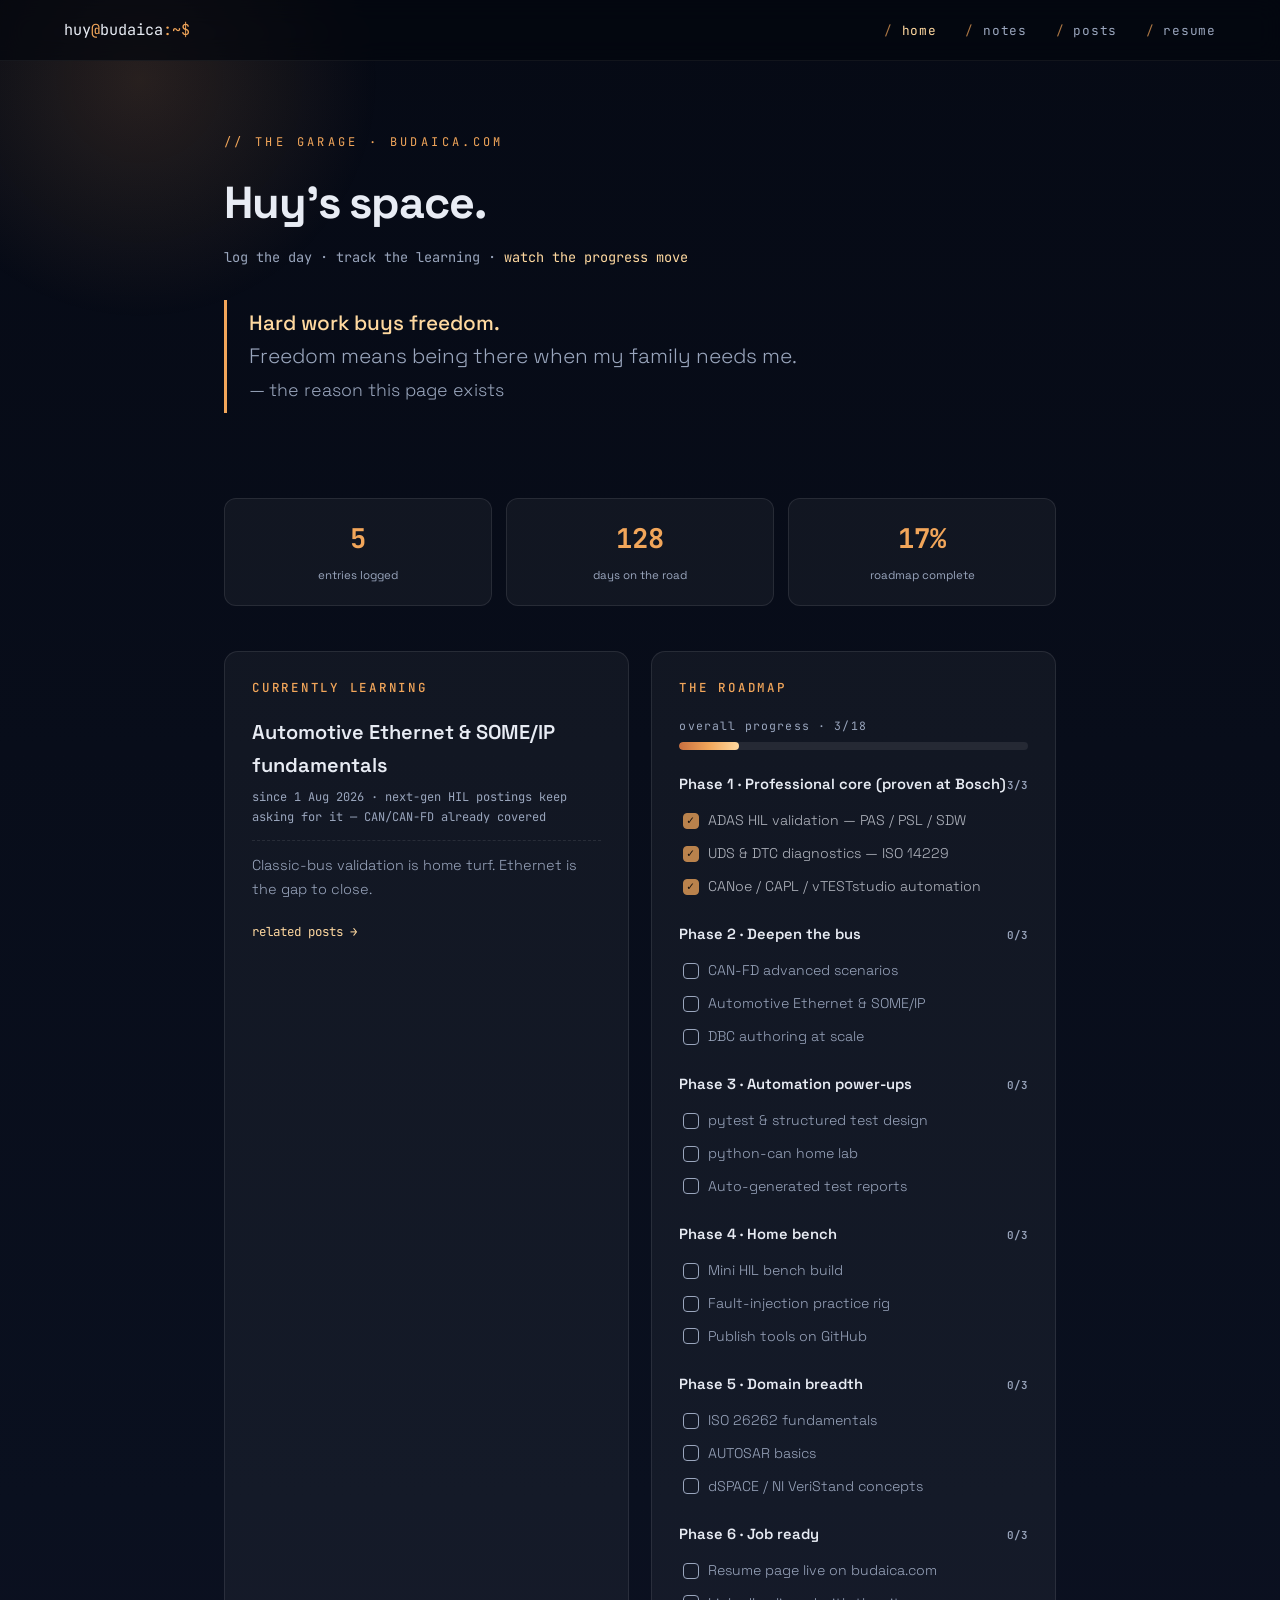
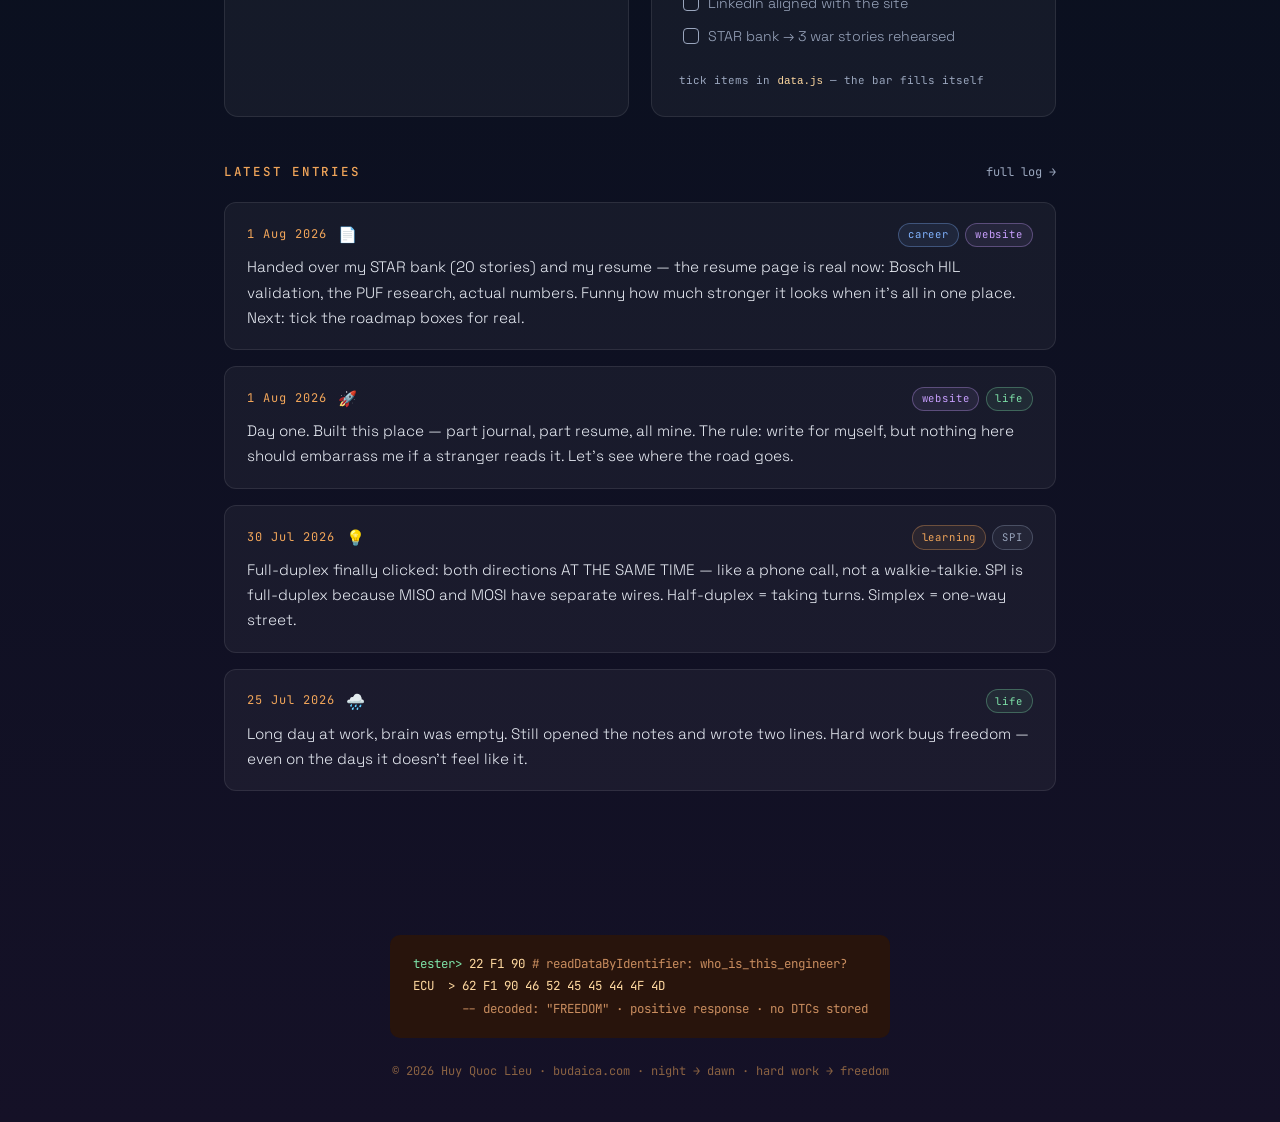
==== index.html @ fb93dd75 "Initial commit — budaica: garage, logbook, posts, resume" ====
<!DOCTYPE html>
<!-- ============================================================
   budaica.com — HOME ("The Garage")
   Huy's personal space: progress, roadmap, latest log entries.
   Content lives in data.js — this file is just the frame.
   ============================================================ -->
<html lang="en">
<head>
<meta charset="UTF-8">
<meta name="viewport" content="width=device-width, initial-scale=1.0">
<title>budaica — Huy's garage · learn, log, get free</title>
<meta name="description" content="Personal learning space of Huy Quoc Lieu — embedded engineer working toward automotive HIL testing. Hard work buys freedom.">
<link rel="preconnect" href="https://fonts.googleapis.com">
<link rel="preconnect" href="https://fonts.gstatic.com" crossorigin>
<link href="https://fonts.googleapis.com/css2?family=Space+Grotesk:wght@300;400;500;600;700&family=JetBrains+Mono:ital,wght@0,300;0,400;0,500;0,700;1,400&display=swap" rel="stylesheet">
<link rel="stylesheet" href="shared.css">
<style>
/* ---------- home-specific ---------- */
.hero-home{padding:1rem 0 2.5rem}
.hero-home h1{font-size:clamp(1.9rem,4.6vw,2.8rem);font-weight:700;letter-spacing:-.025em;margin-bottom:.4rem}
.hero-home .sub{font-family:var(--mono);font-size:.85rem;color:var(--ink-dim);margin-bottom:2rem}
.hero-home .sub em{color:var(--amber-soft);font-style:normal}

.stats-row{display:grid;grid-template-columns:repeat(auto-fit,minmax(140px,1fr));gap:.9rem;margin-bottom:2.8rem}
.statline{background:var(--card);border:1px solid var(--card-border);border-radius:12px;padding:1.1rem;text-align:center}
.statline .n{display:block;font-family:var(--mono);font-size:1.7rem;font-weight:700;color:var(--amber)}
.statline .l{font-size:.72rem;color:var(--ink-dim)}

.grid-2{display:grid;grid-template-columns:1fr 1fr;gap:1.4rem;margin-bottom:2.8rem}
@media(max-width:820px){.grid-2{grid-template-columns:1fr}}
.card h2{font-family:var(--mono);font-size:.78rem;letter-spacing:.22em;text-transform:uppercase;color:var(--amber);margin-bottom:1.1rem;font-weight:500}

/* currently learning */
.cl-topic{font-size:1.25rem;font-weight:600;margin-bottom:.4rem}
.cl-meta{font-family:var(--mono);font-size:.75rem;color:var(--ink-dim);margin-bottom:.8rem}
.cl-note{font-size:.9rem;color:var(--ink-dim);font-weight:300;border-top:1px dashed var(--card-border);padding-top:.8rem}
.cl-actions{margin-top:1rem}
.cl-actions a{font-family:var(--mono);font-size:.78rem;text-decoration:none}
.cl-actions a::after{content:" →"}

/* roadmap */
.progress{margin-bottom:1.4rem}
.progress-label{font-family:var(--mono);font-size:.72rem;color:var(--ink-dim);margin-bottom:.45rem;letter-spacing:.1em}
.progress-bar{height:8px;background:rgba(255,255,255,.08);border-radius:4px;overflow:hidden}
.progress-bar i{display:block;height:100%;background:linear-gradient(90deg,#c96f3f,var(--amber),var(--amber-soft));border-radius:4px;transition:width 1s ease}
.phase{margin-bottom:1.2rem}
.phase h3{font-size:.92rem;font-weight:600;display:flex;justify-content:space-between;align-items:baseline;margin-bottom:.5rem}
.phase-count{font-family:var(--mono);font-size:.68rem;color:var(--ink-dim)}
.phase ul{list-style:none}
.phase li{
  font-size:.88rem;color:var(--ink-dim);font-weight:300;
  padding:.3rem 0 .3rem .2rem;display:flex;align-items:center;gap:.6rem;
}
.phase li .box{
  display:inline-flex;align-items:center;justify-content:center;
  width:16px;height:16px;min-width:16px;border-radius:4px;
  border:1.5px solid var(--ink-dim);font-size:.65rem;color:#1a0f05;
}
.phase li.done{color:var(--ink);opacity:.75}
.phase li.done .box{background:var(--amber);border-color:var(--amber);font-weight:700}
.hint{font-family:var(--mono);font-size:.68rem;color:var(--ink-dim);margin-top:.4rem}
.hint code{color:var(--amber-soft)}

/* latest entries */
.section-head{display:flex;justify-content:space-between;align-items:baseline;margin-bottom:1.2rem}
.section-head h2{font-family:var(--mono);font-size:.78rem;letter-spacing:.22em;text-transform:uppercase;color:var(--amber);font-weight:500}
.section-head a{font-family:var(--mono);font-size:.75rem;text-decoration:none;color:var(--ink-dim)}
.section-head a:hover{color:var(--amber-soft)}
.section-head a::after{content:" →"}
</style>
</head>
<body>
<div class="lamp"></div>

<nav>
  <a class="logo" href="index.html">huy<span>@</span>budaica<span>:~$</span></a>
  <ul class="nav-links">
    <li><a href="index.html" class="here">home</a></li>
    <li><a href="notes.html">notes</a></li>
    <li><a href="posts.html">posts</a></li>
    <li><a href="resume.html">resume</a></li>
  </ul>
</nav>

<main>
  <div class="hero-home">
    <div class="kicker">The garage · budaica.com</div>
    <h1>Huy's space.</h1>
    <div class="sub">log the day · track the learning · <em>watch the progress move</em></div>
    <div class="wall">
      <b>Hard work buys freedom.</b><br>
      Freedom means being there when my family needs me.<br>
      <span style="font-size:.85em">— the reason this page exists</span>
    </div>
  </div>

  <div class="stats-row" id="stats"></div>

  <div class="grid-2">
    <div class="card">
      <h2>Currently learning</h2>
      <div id="current"></div>
      <div class="cl-actions"><a href="posts.html">related posts</a></div>
    </div>
    <div class="card">
      <h2>The roadmap</h2>
      <div id="roadmap"></div>
      <div class="hint">tick items in <code>data.js</code> — the bar fills itself</div>
    </div>
  </div>

  <div class="section-head">
    <h2>Latest entries</h2>
    <a href="notes.html">full log</a>
  </div>
  <div id="latest"></div>
</main>

<footer>
  <div class="dtc">
    <span class="prompt">tester&gt;</span> 22 F1 90 <span class="note"># readDataByIdentifier: who_is_this_engineer?</span><br>
    <span class="resp">ECU&nbsp;&nbsp;&gt;</span> 62 F1 90 46 52 45 45 44 4F 4D<br>
    <span class="note">&nbsp;&nbsp;&nbsp;&nbsp;&nbsp;&nbsp;&nbsp;-- decoded: "FREEDOM" · positive response · no DTCs stored</span>
  </div>
  <div>© 2026 Huy Quoc Lieu · budaica.com · night → dawn · hard work → freedom</div>
</footer>

<script src="data.js"></script>
<script src="render.js"></script>
<script>
  renderStats(document.getElementById("stats"));
  renderCurrent(document.getElementById("current"));
  renderRoadmap(document.getElementById("roadmap"));
  renderLatest(document.getElementById("latest"), 4);
</script>
</body>
</html>
---- shared.css ----
/* ============================================================
   shared.css — common theme for the garage pages
   (index.html, notes.html, posts.html, posts/*.html)
   "Midnight desk" — calm variation of the freedom theme.
   ============================================================ */
:root{
  --mono:'JetBrains Mono',ui-monospace,monospace;
  --sans:'Space Grotesk',system-ui,sans-serif;
  --amber:#f2a65a;
  --amber-soft:#ffd9a0;
  --ink:#e8ecf4;
  --ink-dim:#9aa6bd;
  --card:rgba(255,255,255,.045);
  --card-border:rgba(255,255,255,.09);
  --night:#04060e;
}
*,*::before,*::after{margin:0;padding:0;box-sizing:border-box}
html{scroll-behavior:smooth}
body{
  font-family:var(--sans);color:var(--ink);line-height:1.65;
  background:linear-gradient(180deg,#060a15 0%,#0a101f 55%,#151127 100%);
  min-height:100vh;overflow-x:hidden;
}
::selection{background:var(--amber);color:#1a0f05}
a{color:var(--amber-soft)}

/* ---- desk lamp glow, top-left ---- */
.lamp{
  position:fixed;top:-180px;left:-120px;width:520px;height:520px;
  border-radius:50%;pointer-events:none;z-index:0;
  background:radial-gradient(circle,rgba(242,166,90,.14) 0%,transparent 65%);
}

/* ---- nav ---- */
nav{
  position:sticky;top:0;z-index:100;
  display:flex;justify-content:space-between;align-items:center;
  padding:1.05rem 5vw;
  background:rgba(4,6,14,.7);backdrop-filter:blur(12px);-webkit-backdrop-filter:blur(12px);
  border-bottom:1px solid rgba(255,255,255,.06);
}
.logo{font-family:var(--mono);font-size:.95rem;color:var(--ink);text-decoration:none}
.logo span{color:var(--amber)}
.nav-links{display:flex;gap:1.8rem;list-style:none}
.nav-links a{
  color:var(--ink-dim);text-decoration:none;
  font-family:var(--mono);font-size:.8rem;letter-spacing:.06em;transition:color .25s;
}
.nav-links a::before{content:"/ ";color:var(--amber);opacity:.7}
.nav-links a:hover,.nav-links a.here{color:var(--amber-soft)}
@media(max-width:720px){.nav-links{gap:1rem}.nav-links a{font-size:.72rem}}

main{position:relative;z-index:1;max-width:960px;margin:0 auto;padding:3.5rem 5vw 5rem}

.kicker{
  font-family:var(--mono);font-size:.75rem;letter-spacing:.28em;
  text-transform:uppercase;color:var(--amber);margin-bottom:.8rem;
}
.kicker::before{content:"// "}
h1.page-title{font-size:clamp(1.7rem,4vw,2.4rem);font-weight:600;letter-spacing:-.02em;margin-bottom:2.2rem}

/* ---- generic card ---- */
.card{background:var(--card);border:1px solid var(--card-border);border-radius:14px;padding:1.6rem 1.7rem}

/* ---- statement-on-the-wall ---- */
.wall{
  border-left:3px solid var(--amber);
  padding:.4rem 0 .4rem 1.4rem;margin:0 0 2.8rem;
  font-weight:300;font-size:clamp(1.05rem,2.4vw,1.3rem);line-height:1.6;color:var(--ink-dim);
}
.wall b{color:var(--amber-soft);font-weight:500}

/* ---- footer (shared with resume) ---- */
footer{padding:3rem 5vw 2.6rem;text-align:center;color:#8a6242;font-family:var(--mono);font-size:.75rem;position:relative;z-index:1}
.dtc{
  display:inline-block;text-align:left;background:rgba(43,20,9,.9);color:#ffd9a0;
  border-radius:10px;padding:1.1rem 1.4rem;margin-bottom:1.5rem;font-size:.78rem;line-height:1.8;
}
.dtc .prompt{color:#7ee2a8}
.dtc .resp{color:#ffd9a0}
.dtc .note{color:#c98d5f}

@media(prefers-reduced-motion:reduce){html{scroll-behavior:auto}}

/* ---- log entries (home + notes page) ---- */
.entry{
  background:var(--card);border:1px solid var(--card-border);border-radius:12px;
  padding:1.2rem 1.4rem;margin-bottom:1rem;
}
.entry-head{display:flex;align-items:center;gap:.7rem;margin-bottom:.45rem;flex-wrap:wrap}
.entry-date{font-family:var(--mono);font-size:.75rem;color:var(--amber);letter-spacing:.08em}
.entry-mood{font-size:.95rem}
.entry-tags{margin-left:auto;display:flex;gap:.4rem;flex-wrap:wrap}
.tagchip{
  font-family:var(--mono);font-size:.66rem;letter-spacing:.08em;
  border:1px solid;border-radius:999px;padding:.15rem .55rem;
}
.entry-text{font-size:.95rem;color:var(--ink);font-weight:300}
.entry-text::first-letter{text-transform:capitalize}

/* ---- tag filter chips (notes page) ---- */
.fchip{
  font-family:var(--mono);font-size:.75rem;color:var(--ink-dim);
  background:var(--card);border:1px solid var(--card-border);border-radius:999px;
  padding:.4rem 1rem;cursor:pointer;transition:all .2s;margin:0 .4rem .6rem 0;
}
.fchip:hover{border-color:var(--amber)}
.fchip.active{color:#1a0f05;background:var(--amber);border-color:var(--amber);font-weight:600}
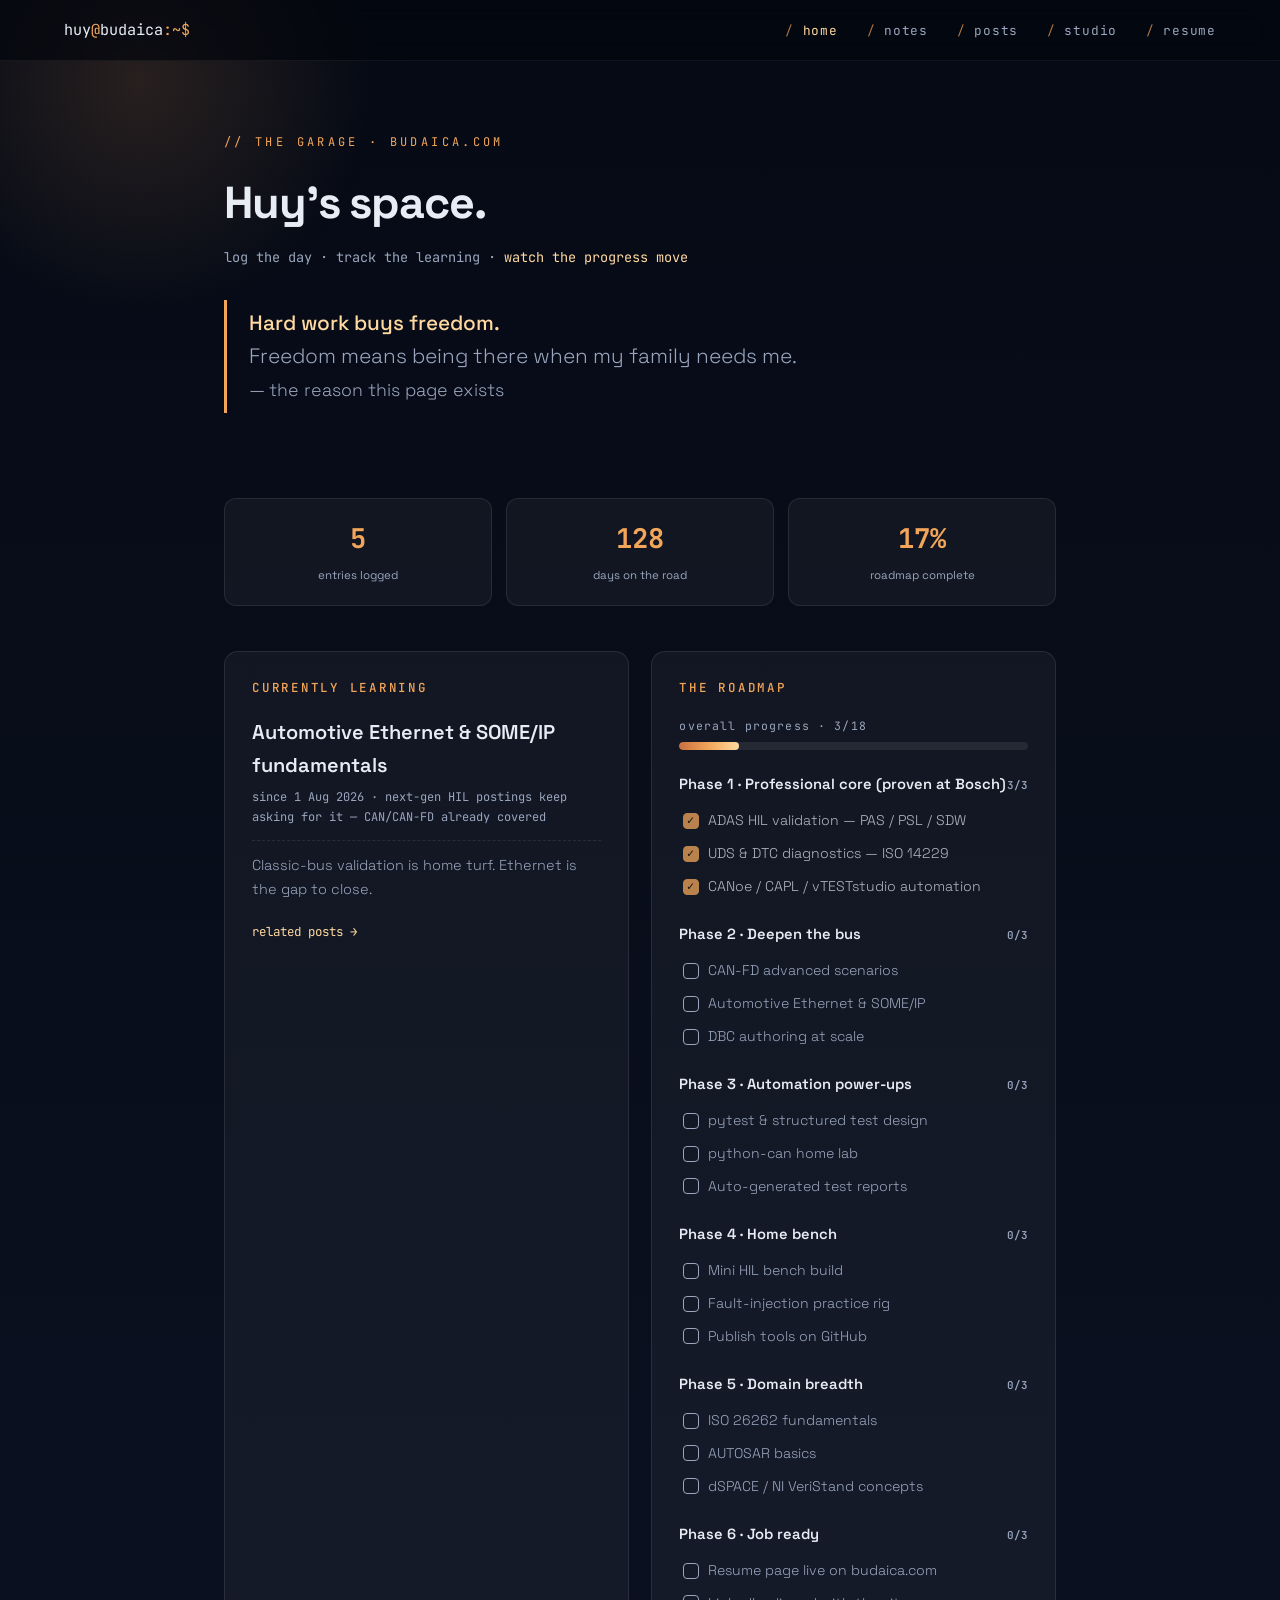
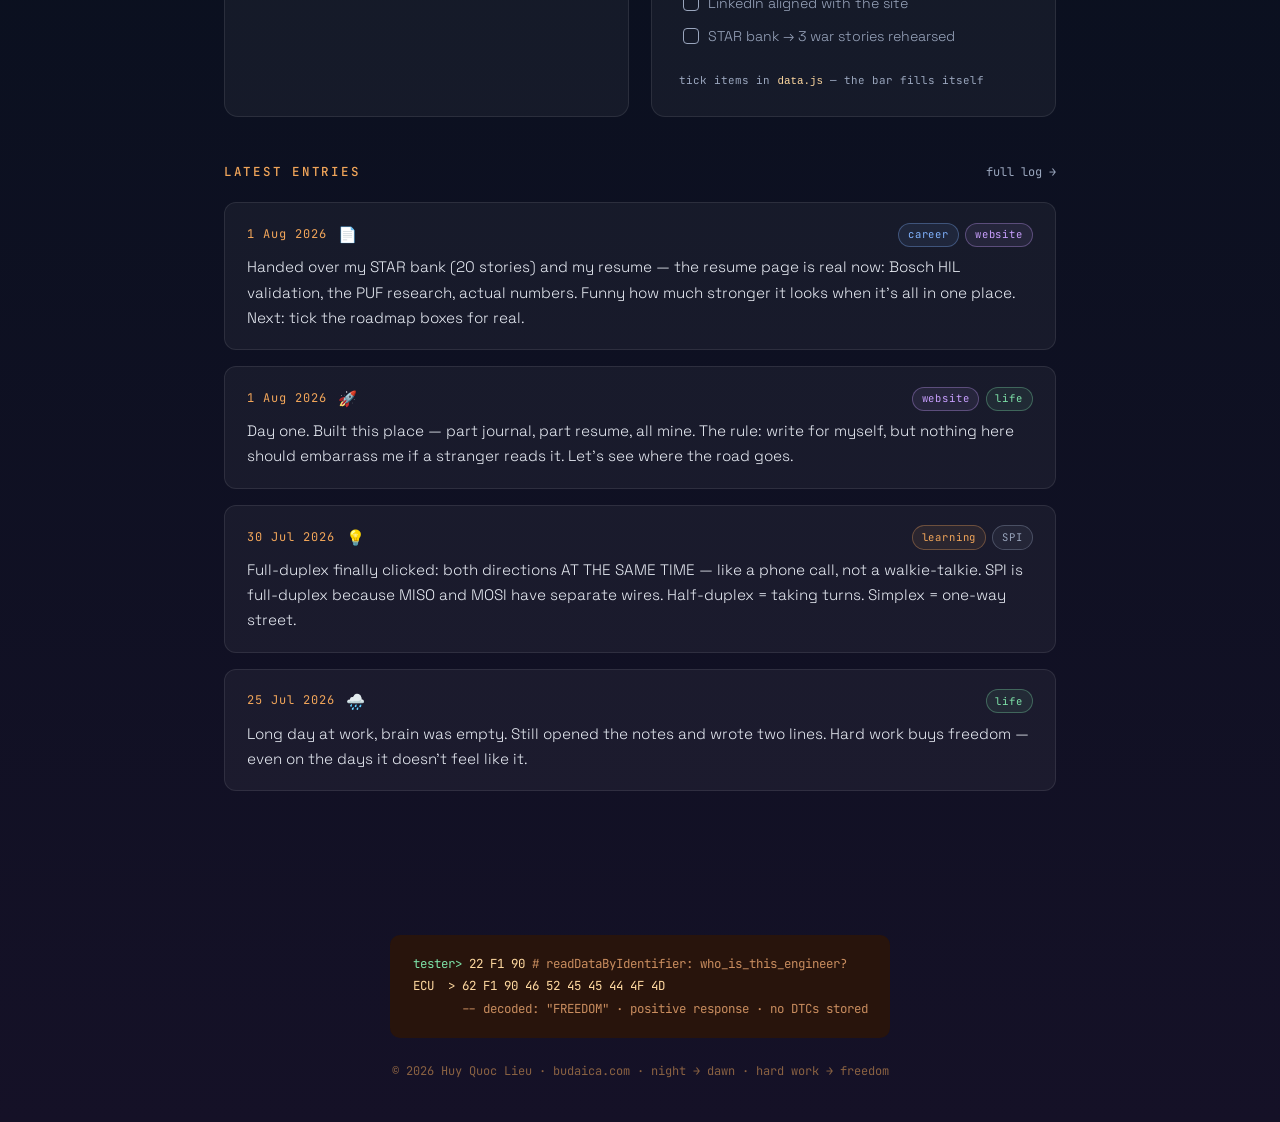
==== commit 3b1c8c74: "Add Studio: writing UI for notes/posts + image upload via GitHub API; notes/posts terminology cleanu" ====
--- a/index.html
+++ b/index.html
@@ -10,6 +10,13 @@
 <meta name="viewport" content="width=device-width, initial-scale=1.0">
 <title>budaica — Huy's garage · learn, log, get free</title>
 <meta name="description" content="Personal learning space of Huy Quoc Lieu — embedded engineer working toward automotive HIL testing. Hard work buys freedom.">
+<link rel="icon" type="image/svg+xml" href="favicon.svg">
+<meta property="og:type" content="website">
+<meta property="og:url" content="https://huy-lieu.github.io/">
+<meta property="og:title" content="budaica — Huy's garage · learn, log, get free">
+<meta property="og:description" content="Personal space of Quoc Huy Lieu — Embedded System Test Engineer. Learning journal, roadmap, and resume. Hard work buys freedom.">
+<meta property="og:image" content="https://huy-lieu.github.io/og-image.png">
+<meta name="twitter:card" content="summary_large_image">
 <link rel="preconnect" href="https://fonts.googleapis.com">
 <link rel="preconnect" href="https://fonts.gstatic.com" crossorigin>
 <link href="https://fonts.googleapis.com/css2?family=Space+Grotesk:wght@300;400;500;600;700&family=JetBrains+Mono:ital,wght@0,300;0,400;0,500;0,700;1,400&display=swap" rel="stylesheet">
@@ -78,6 +85,7 @@
     <li><a href="index.html" class="here">home</a></li>
     <li><a href="notes.html">notes</a></li>
     <li><a href="posts.html">posts</a></li>
+    <li><a href="studio.html">studio</a></li>
     <li><a href="resume.html">resume</a></li>
   </ul>
 </nav>
--- a/shared.css
+++ b/shared.css
@@ -98,6 +98,11 @@
 .entry-text{font-size:.95rem;color:var(--ink);font-weight:300}
 .entry-text::first-letter{text-transform:capitalize}
 
+/* ---- page orientation hint (notes/posts) ---- */
+.page-hint{font-family:var(--mono);font-size:.72rem;color:var(--ink-dim);margin:-1.6rem 0 2.2rem;letter-spacing:.04em}
+.page-hint a{color:var(--amber-soft);text-decoration:none;border-bottom:1px dashed rgba(242,166,90,.45)}
+.page-hint a:hover{color:var(--amber)}
+
 /* ---- tag filter chips (notes page) ---- */
 .fchip{
   font-family:var(--mono);font-size:.75rem;color:var(--ink-dim);
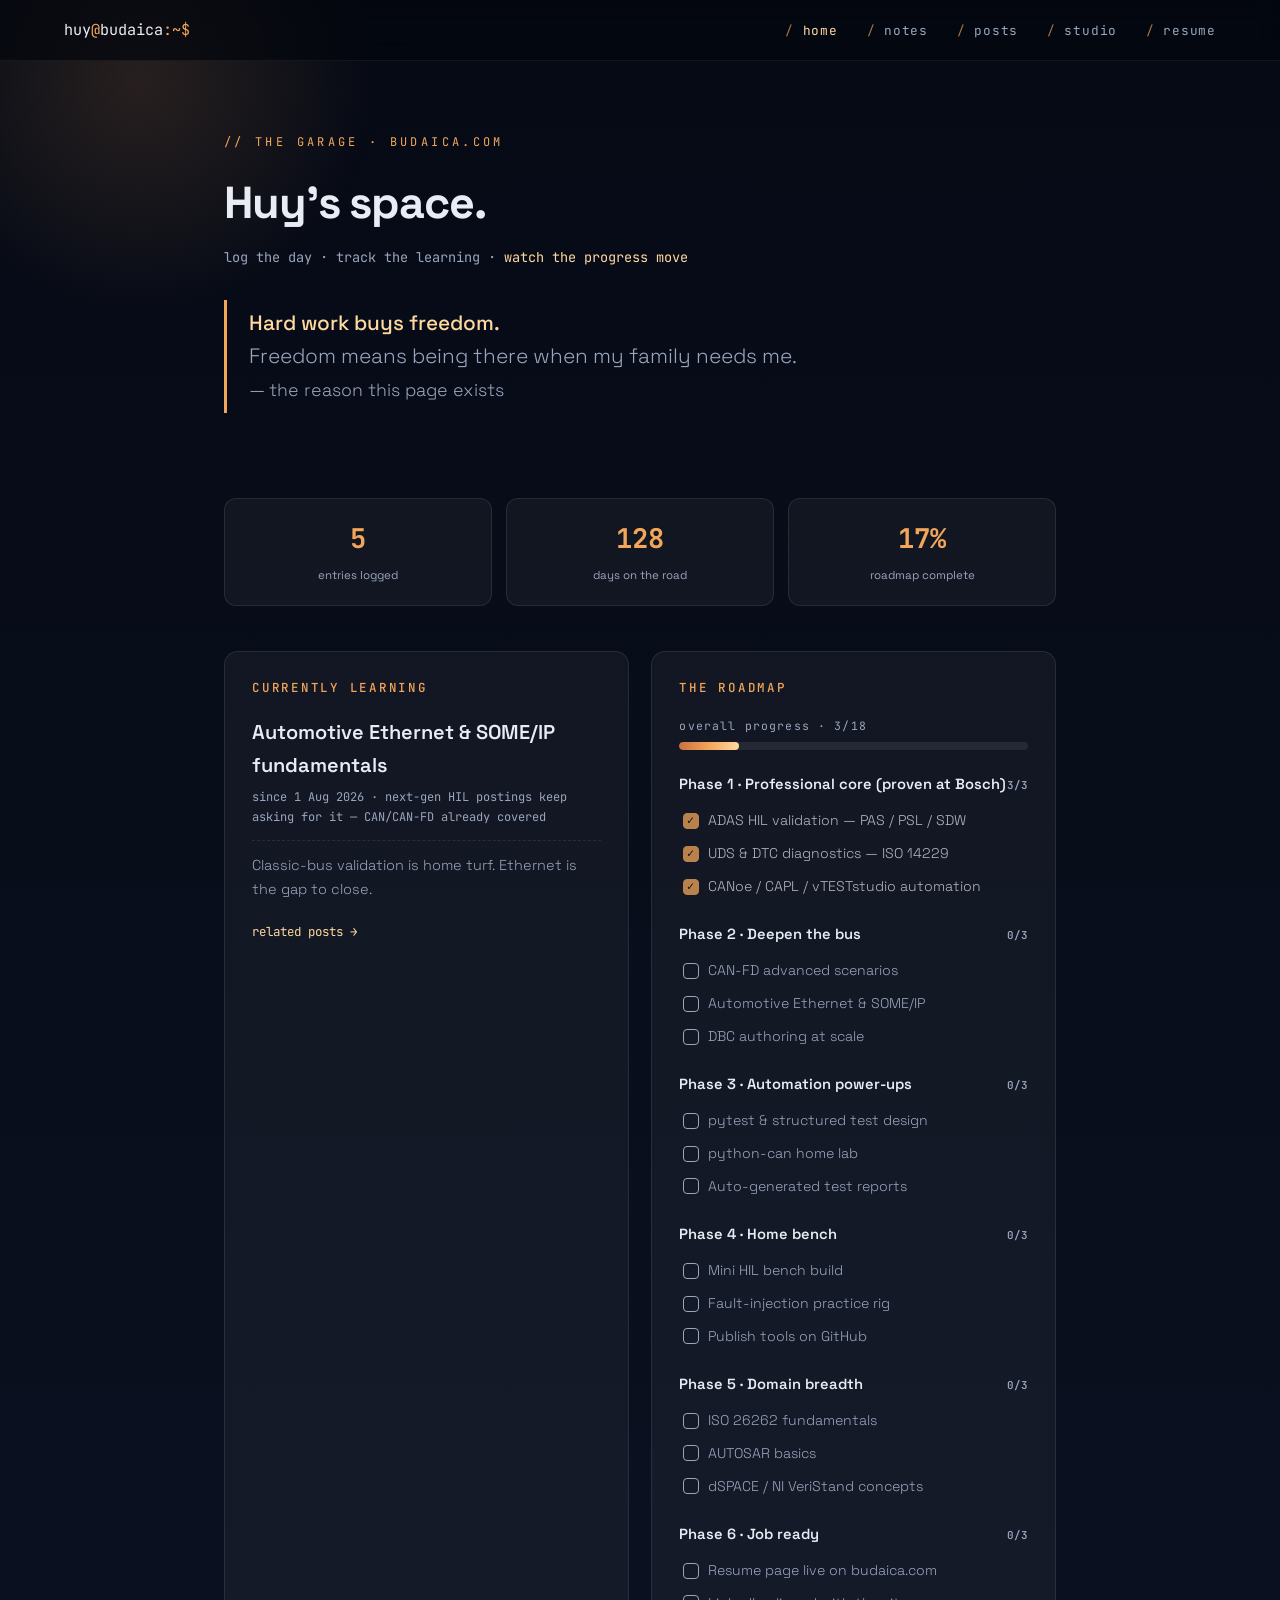
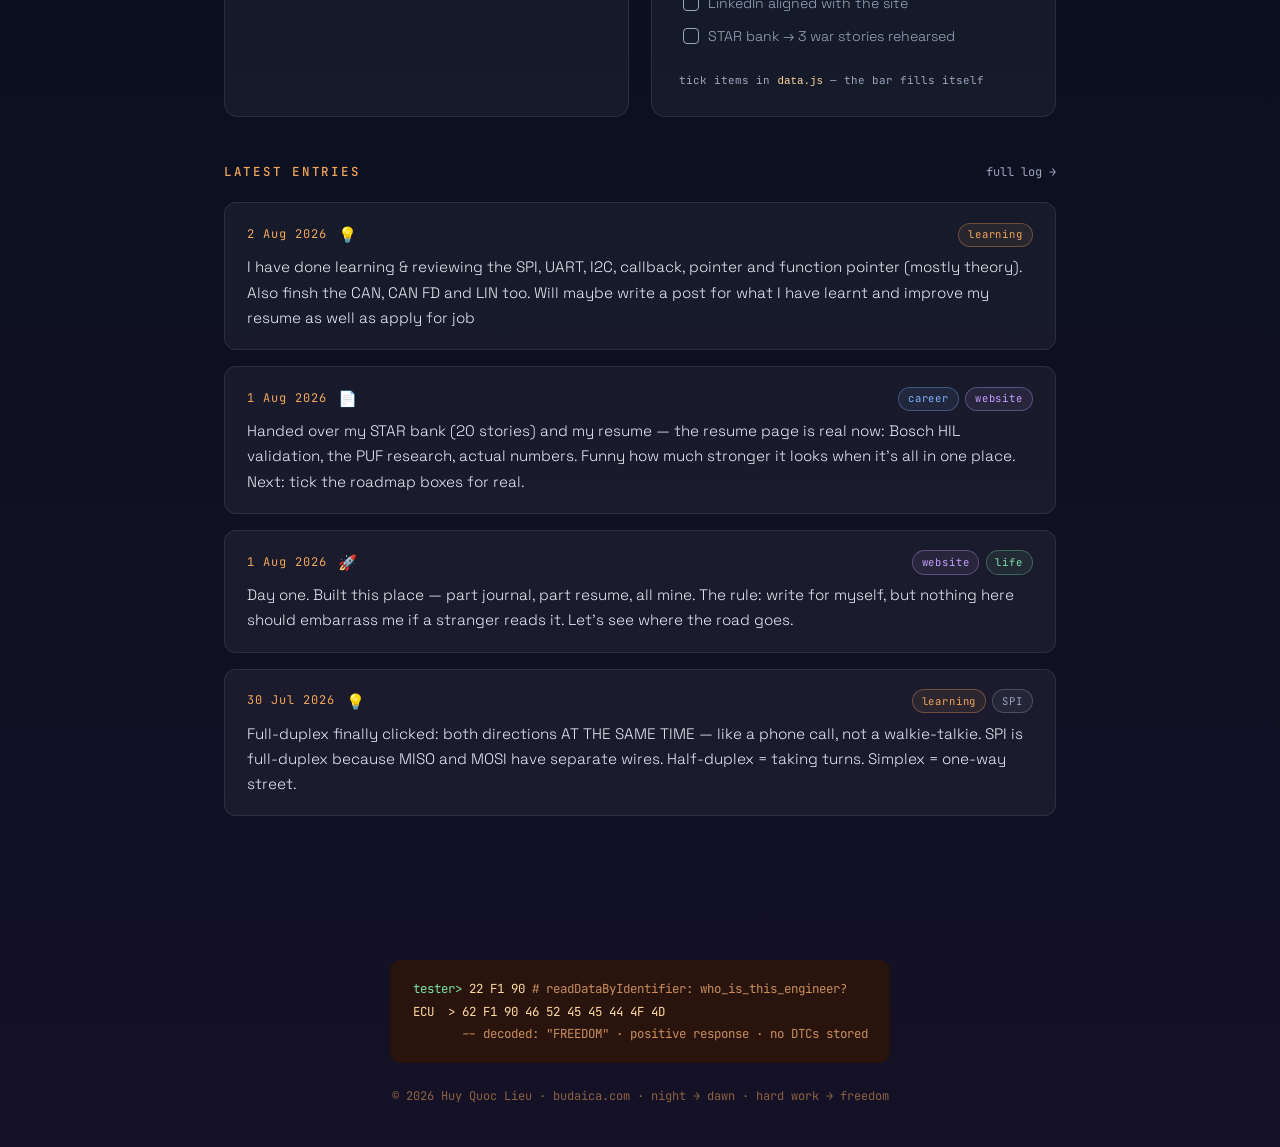
==== commit 1e1c1df3: "Fresh-data repaint kills shelf staleness; import gets tag picker; reader TOC rail - render.js: fetch" ====
--- a/index.html
+++ b/index.html
@@ -140,6 +140,10 @@
   renderCurrent(document.getElementById("current"));
   renderRoadmap(document.getElementById("roadmap"));
   renderLatest(document.getElementById("latest"), 4);
+  /* re-paint the log teaser from a fresh API read (script tag = ~10-min CDN cache) */
+  fetchFreshSiteData().then(function(SD){
+    renderLatestWith(SD, document.getElementById("latest"), 4);
+  });
 </script>
 </body>
 </html>
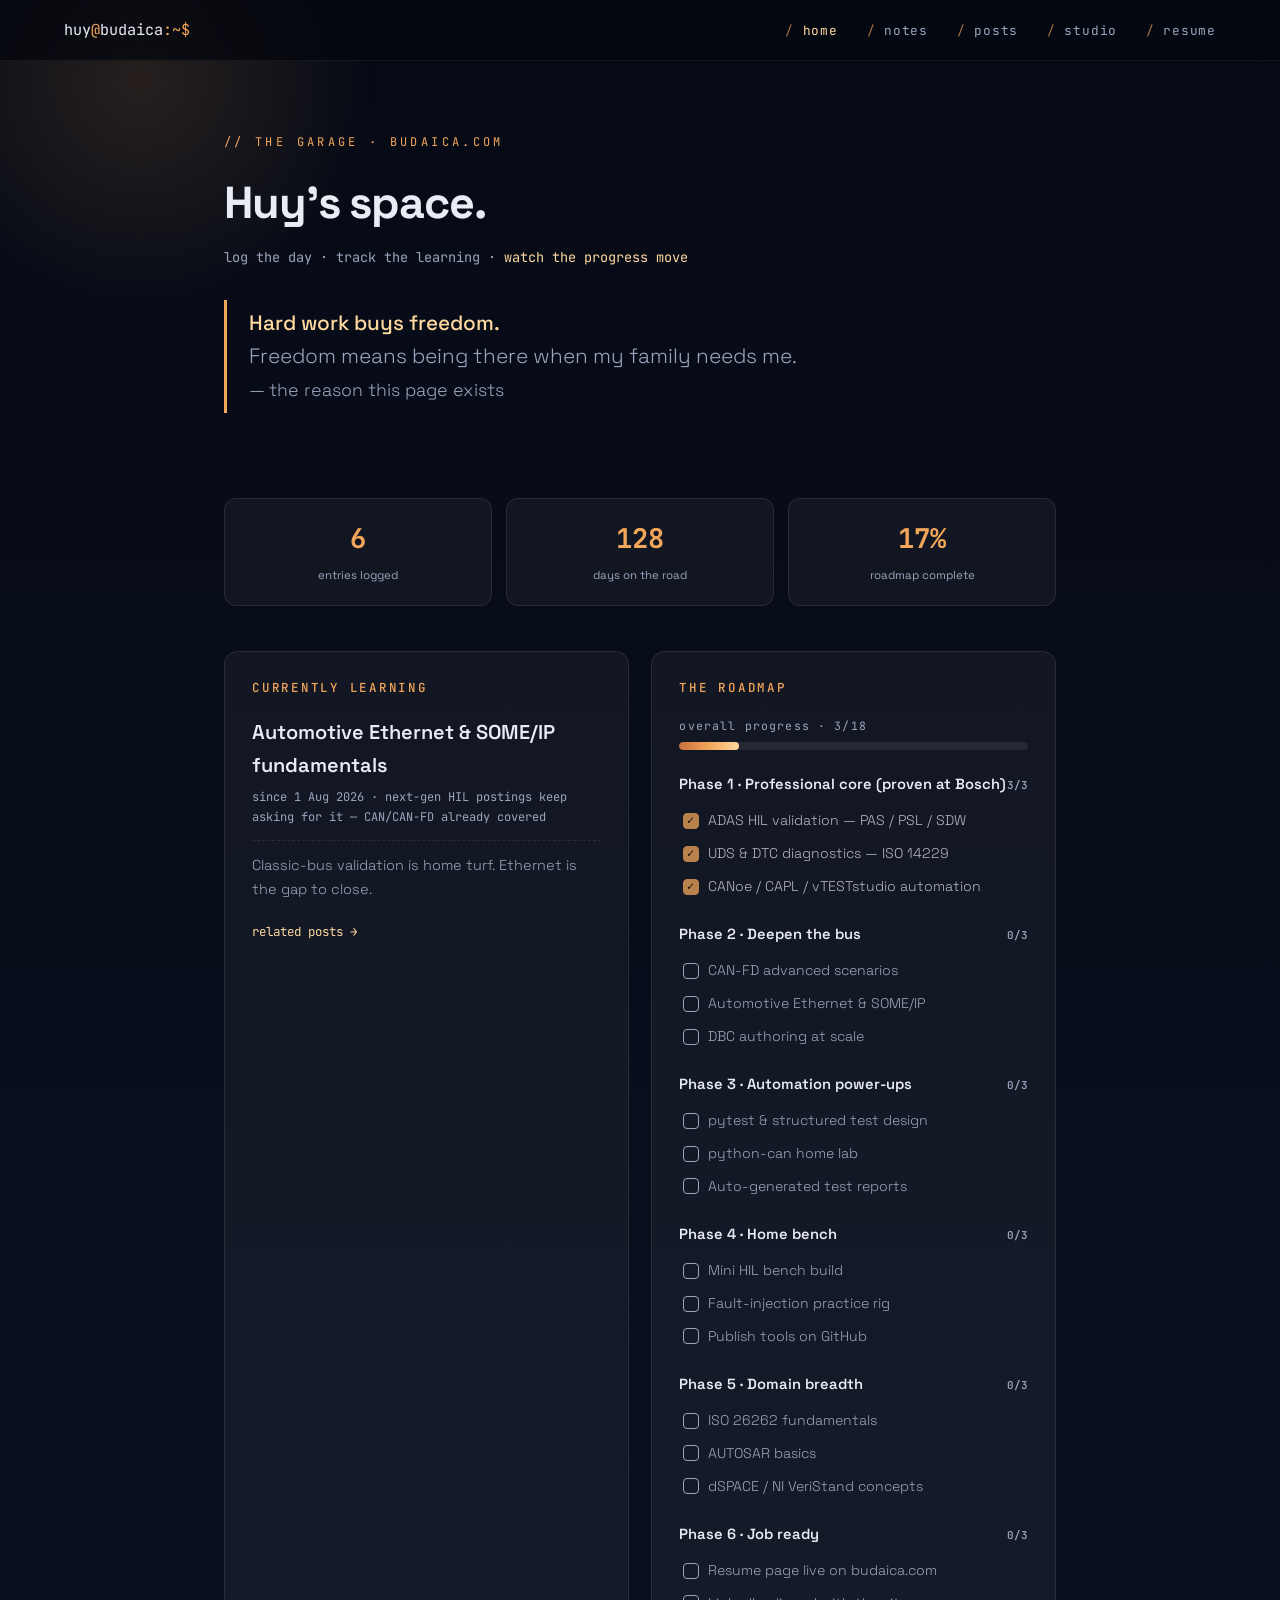
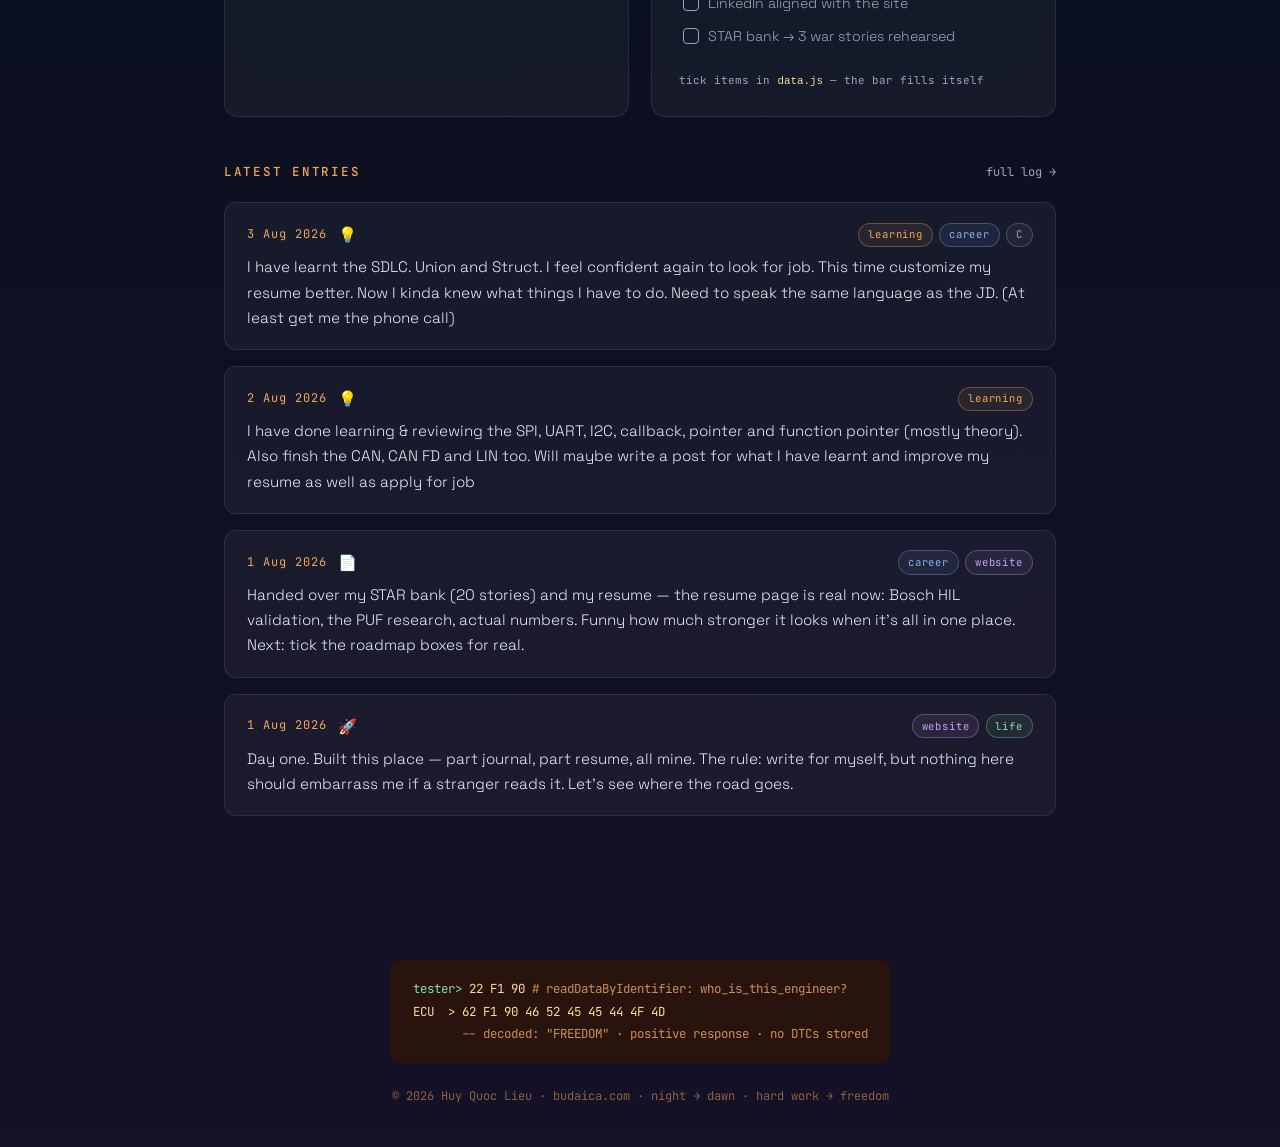
==== commit f93e2325: "Mobile pass: hamburger nav, thumb-sized targets, no-zoom forms, lazy images - nav.js + shared.css: <" ====
--- a/index.html
+++ b/index.html
@@ -81,6 +81,7 @@
 
 <nav>
   <a class="logo" href="index.html">huy<span>@</span>budaica<span>:~$</span></a>
+  <button class="nav-toggle" id="navToggle" aria-label="menu" aria-expanded="false">☰</button>
   <ul class="nav-links">
     <li><a href="index.html" class="here">home</a></li>
     <li><a href="notes.html">notes</a></li>
@@ -145,5 +146,6 @@
     renderLatestWith(SD, document.getElementById("latest"), 4);
   });
 </script>
+<script src="nav.js"></script>
 </body>
 </html>
--- a/shared.css
+++ b/shared.css
@@ -48,7 +48,33 @@
 }
 .nav-links a::before{content:"/ ";color:var(--amber);opacity:.7}
 .nav-links a:hover,.nav-links a.here{color:var(--amber-soft)}
-@media(max-width:720px){.nav-links{gap:1rem}.nav-links a{font-size:.72rem}}
+/* ---- mobile nav: hamburger dropdown (<=720px) ----
+   The toggle is invisible on desktop. On phones the list drops below the
+   logo row INSIDE the nav (so the page's own bg + blur still cover it),
+   with full-width thumb-sized rows. */
+.nav-toggle{display:none}
+@media(max-width:720px){
+  nav{flex-wrap:wrap;padding:.8rem 5vw}
+  .nav-toggle{
+    display:block;font-family:var(--mono);font-size:1.15rem;line-height:1;
+    background:transparent;color:var(--amber);border:1px solid var(--card-border);
+    border-radius:8px;padding:.45rem .7rem;cursor:pointer;
+  }
+  .nav-links{display:none;flex-basis:100%;flex-direction:column;gap:0;padding:.3rem 0 .2rem}
+  .nav-links.open{display:flex}
+  .nav-links li{border-top:1px solid var(--card-border)}
+  .nav-links li:first-child{border-top:none}
+  .nav-links a{display:block;padding:.85rem .2rem;font-size:1rem}
+  .nav-links a::before{content:"~/ "}
+}
+
+/* phones: chips get thumb-sized, form text never triggers iOS zoom */
+@media(pointer:coarse){
+  .fchip{padding:.55rem .85rem;font-size:.8rem}
+}
+@media(max-width:720px){
+  textarea,input,select{font-size:16px !important}
+}
 
 main{position:relative;z-index:1;max-width:960px;margin:0 auto;padding:3.5rem 5vw 5rem}
 
